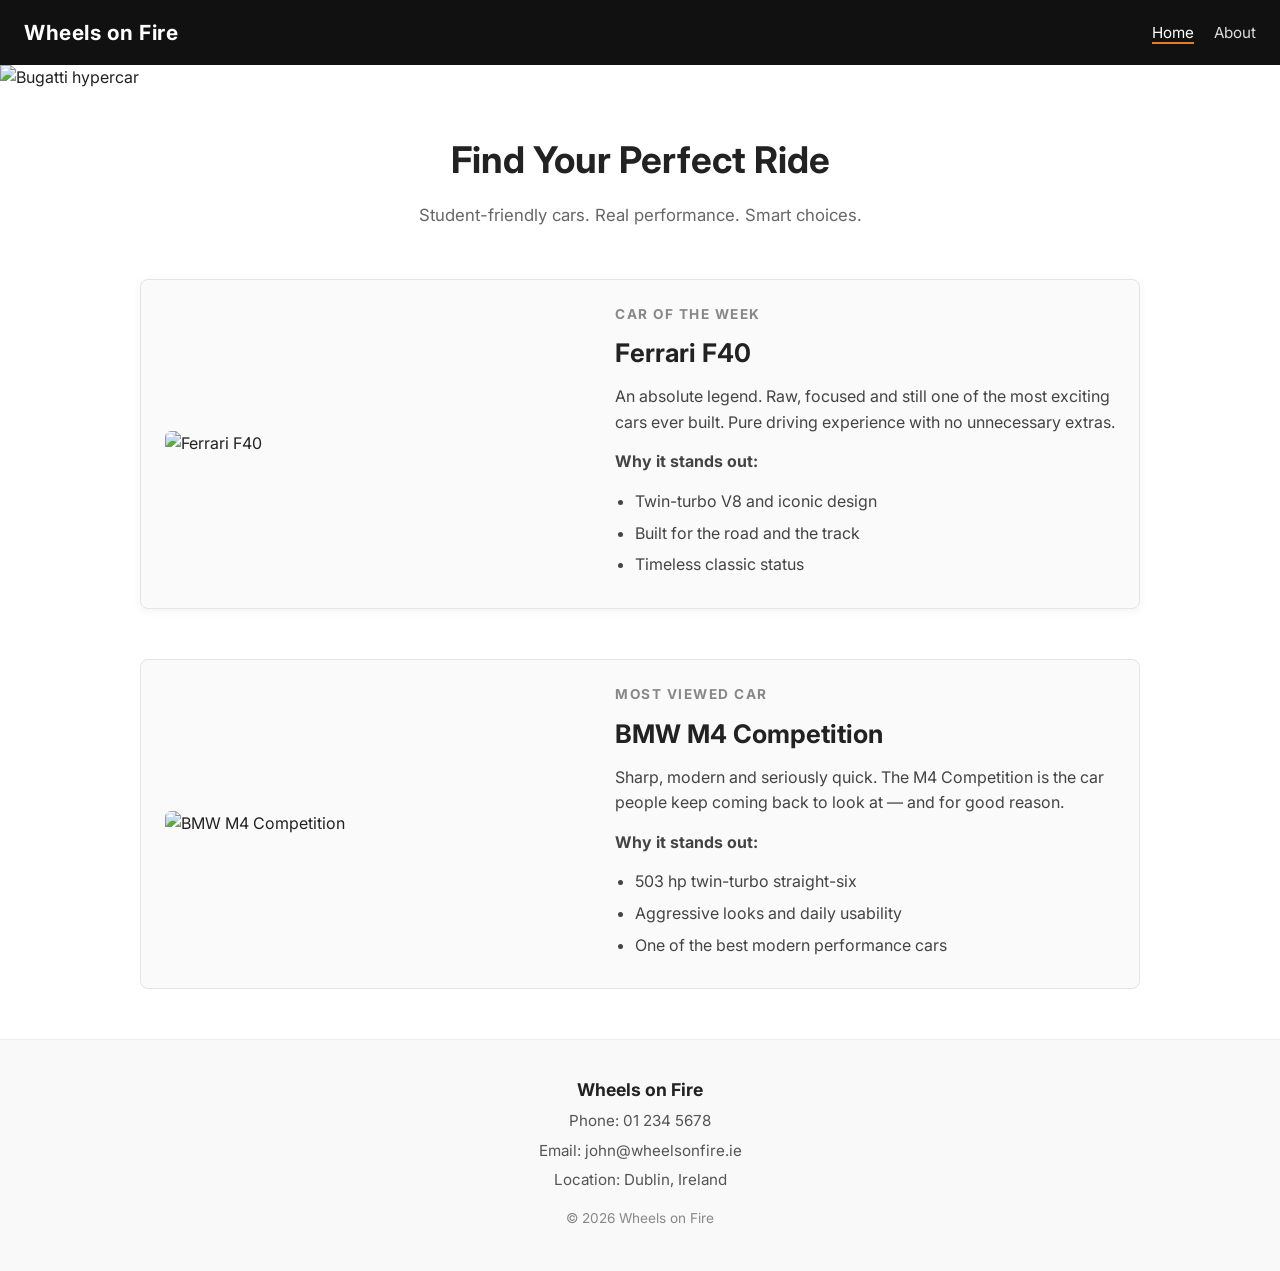
==== index.html @ d0957997 "Add Most Viewed Car section with BMW M4 Competition" ====
<!DOCTYPE html>
<html lang="en">
<head>
    <meta charset="UTF-8">
    <meta name="viewport" content="width=device-width, initial-scale=1.0">
    <title>Wheels on Fire | Home</title>
    <link rel="stylesheet" href="style.css">
    <link href="https://fonts.googleapis.com/css2?family=Inter:wght@400;600;700&display=swap" rel="stylesheet">
</head>
<body>

    <!-- Navigation -->
    <nav class="main-nav">
        <div class="logo">Wheels on Fire</div>
        <ul class="nav-links">
            <li><a href="index.html" class="active">Home</a></li>
            <li><a href="about.html">About</a></li>
        </ul>
    </nav>

    <!-- Hero Image -->
    <header class="hero">
        <img src="https://images.unsplash.com/photo-1544636331-e26879cd4d9b?w=1600" alt="Bugatti hypercar" class="hero-image">
    </header>

    <!-- Main Heading -->
    <section class="intro">
        <h1>Find Your Perfect Ride</h1>
        <p>Student-friendly cars. Real performance. Smart choices.</p>
    </section>

    <main>
        <!-- Car of the Week - Ferrari F40 -->
        <section class="car-of-week" id="featured">
            <img src="https://images.unsplash.com/photo-1762857341277-333d9d9991fd?w=800" alt="Ferrari F40" class="featured-image">
            
            <div class="featured-text">
                <h2>Car of the Week</h2>
                <h3>Ferrari F40</h3>
                <p>An absolute legend. Raw, focused and still one of the most exciting cars ever built. Pure driving experience with no unnecessary extras.</p>
                
                <p><strong>Why it stands out:</strong></p>
                <ul class="features">
                    <li>Twin-turbo V8 and iconic design</li>
                    <li>Built for the road and the track</li>
                    <li>Timeless classic status</li>
                </ul>
            </div>
        </section>

        <!-- Most Viewed Car - BMW M4 Competition -->
        <section class="car-of-week most-viewed">
            <img src="https://images.unsplash.com/photo-1618843479313-40f8afb4b4d8?w=800" alt="BMW M4 Competition" class="featured-image">
            
            <div class="featured-text">
                <h2>Most Viewed Car</h2>
                <h3>BMW M4 Competition</h3>
                <p>Sharp, modern and seriously quick. The M4 Competition is the car people keep coming back to look at — and for good reason.</p>
                
                <p><strong>Why it stands out:</strong></p>
                <ul class="features">
                    <li>503 hp twin-turbo straight-six</li>
                    <li>Aggressive looks and daily usability</li>
                    <li>One of the best modern performance cars</li>
                </ul>
            </div>
        </section>
    </main>

    <footer>
        <div class="footer-content">
            <p><strong>Wheels on Fire</strong></p>
            <p>Phone: 01 234 5678</p>
            <p>Email: john@wheelsonfire.ie</p>
            <p>Location: Dublin, Ireland</p>
            <p class="copyright">&copy; 2026 Wheels on Fire</p>
        </div>
    </footer>

</body>
</html>
---- style.css ----
/* Google Font is linked in the HTML files */

/* ===== Basic Reset & Body ===== */
* {
    margin: 0;
    padding: 0;
    box-sizing: border-box;
}

body {
    font-family: 'Inter', Arial, sans-serif;
    line-height: 1.6;
    color: #222;
    background-color: #ffffff;
}

/* ===== Navigation ===== */
.main-nav {
    background-color: #111;
    color: white;
    padding: 16px 24px;
    display: flex;
    justify-content: space-between;
    align-items: center;
    flex-wrap: wrap;
    gap: 12px;
}

.logo {
    font-size: 1.3rem;
    font-weight: 700;
}

.nav-links {
    list-style: none;
    display: flex;
    gap: 20px;
}

.nav-links a {
    color: #ddd;
    text-decoration: none;
    font-size: 0.95rem;
}

.nav-links a:hover,
.nav-links a.active {
    color: white;
    border-bottom: 2px solid #e67e22;
}

/* ===== Hero Image ===== */
.hero {
    width: 100%;
    overflow: hidden;
}

.hero-image {
    width: 100%;
    height: auto;
    max-height: 520px;
    object-fit: cover;
    display: block;
}

/* ===== Intro / Heading ===== */
.intro {
    text-align: center;
    padding: 40px 20px 30px;
}

.intro h1 {
    font-size: 2rem;
    margin-bottom: 12px;
    font-weight: 700;
}

.intro p {
    color: #666;
    font-size: 1.05rem;
    max-width: 600px;
    margin: 0 auto;
}

/* ===== Car of the Week ===== */
.car-of-week {
    display: flex;
    flex-wrap: wrap;
    gap: 30px;
    max-width: 1000px;
    margin: 20px auto 50px;
    padding: 24px;
    border: 1px solid #e5e5e5;
    border-radius: 8px;
    background-color: #fafafa;
    align-items: center;
}

.featured-image {
    width: 100%;
    max-width: 420px;
    height: auto;
    border-radius: 6px;
    object-fit: cover;
}

.featured-text {
    flex: 1;
    min-width: 260px;
}

.featured-text h2 {
    font-size: 0.85rem;
    color: #888;
    text-transform: uppercase;
    letter-spacing: 1.5px;
    margin-bottom: 8px;
}

.featured-text h3 {
    font-size: 1.6rem;
    margin-bottom: 10px;
}

.featured-text p {
    margin-bottom: 14px;
    color: #444;
}

.features {
    padding-left: 20px;
    margin-top: 6px;
}

.features li {
    margin-bottom: 6px;
    color: #444;
}

/* ===== Button ===== */
.btn {
    display: inline-block;
    background-color: #111;
    color: white;
    padding: 10px 22px;
    text-decoration: none;
    border-radius: 4px;
    font-size: 0.95rem;
}

.btn:hover {
    background-color: #e67e22;
}

/* ===== About Page ===== */
.about-page {
    max-width: 900px;
    margin: 40px auto;
    padding: 0 20px;
}

.about-content {
    display: flex;
    flex-wrap: wrap;
    gap: 30px;
    align-items: flex-start;
}

.about-image {
    width: 100%;
    max-width: 280px;
    height: auto;
    border-radius: 4px;
    border: 1px solid #ddd;
}

.about-text {
    flex: 1;
    min-width: 260px;
}

.about-text h1 {
    font-size: 1.8rem;
    margin-bottom: 18px;
}

.about-text p {
    margin-bottom: 14px;
    color: #444;
}

.about-text h2 {
    font-size: 1.15rem;
    margin: 22px 0 10px;
}

.reasons {
    margin-bottom: 22px;
    padding-left: 20px;
}

.reasons li {
    margin-bottom: 6px;
}

/* ===== Footer ===== */
footer {
    text-align: center;
    padding: 36px 20px;
    margin-top: 40px;
    border-top: 1px solid #eee;
    background-color: #f9f9f9;
    color: #555;
    font-size: 0.95rem;
}

.footer-content p {
    margin-bottom: 5px;
}

.footer-content strong {
    font-size: 1.1rem;
    color: #222;
}

.copyright {
    margin-top: 16px;
    font-size: 0.85rem;
    color: #888;
}

/* ===== Lab Requirements ===== */
#featured {
    box-shadow: 0 2px 10px rgba(0,0,0,0.05);
}

.main-nav .logo {
    letter-spacing: 0.5px;
}

/* ===== Responsive adjustments ===== */
@media (max-width: 768px) {
    .main-nav {
        padding: 14px 16px;
        flex-direction: column;
        text-align: center;
    }

    .intro h1 {
        font-size: 1.7rem;
    }

    .intro p {
        font-size: 1rem;
    }

    .car-of-week {
        flex-direction: column;
        text-align: center;
        padding: 20px 16px;
        margin: 10px 16px 40px;
    }

    .featured-image {
        max-width: 100%;
    }

    .featured-text {
        text-align: center;
    }

    .features {
        display: inline-block;
        text-align: left;
    }

    .about-content {
        flex-direction: column;
        align-items: center;
        text-align: center;
    }

    .about-text {
        text-align: center;
    }

    .reasons {
        display: inline-block;
        text-align: left;
    }
}

@media (min-width: 769px) {
    .intro h1 {
        font-size: 2.3rem;
    }

    .hero-image {
        max-height: 560px;
    }
}
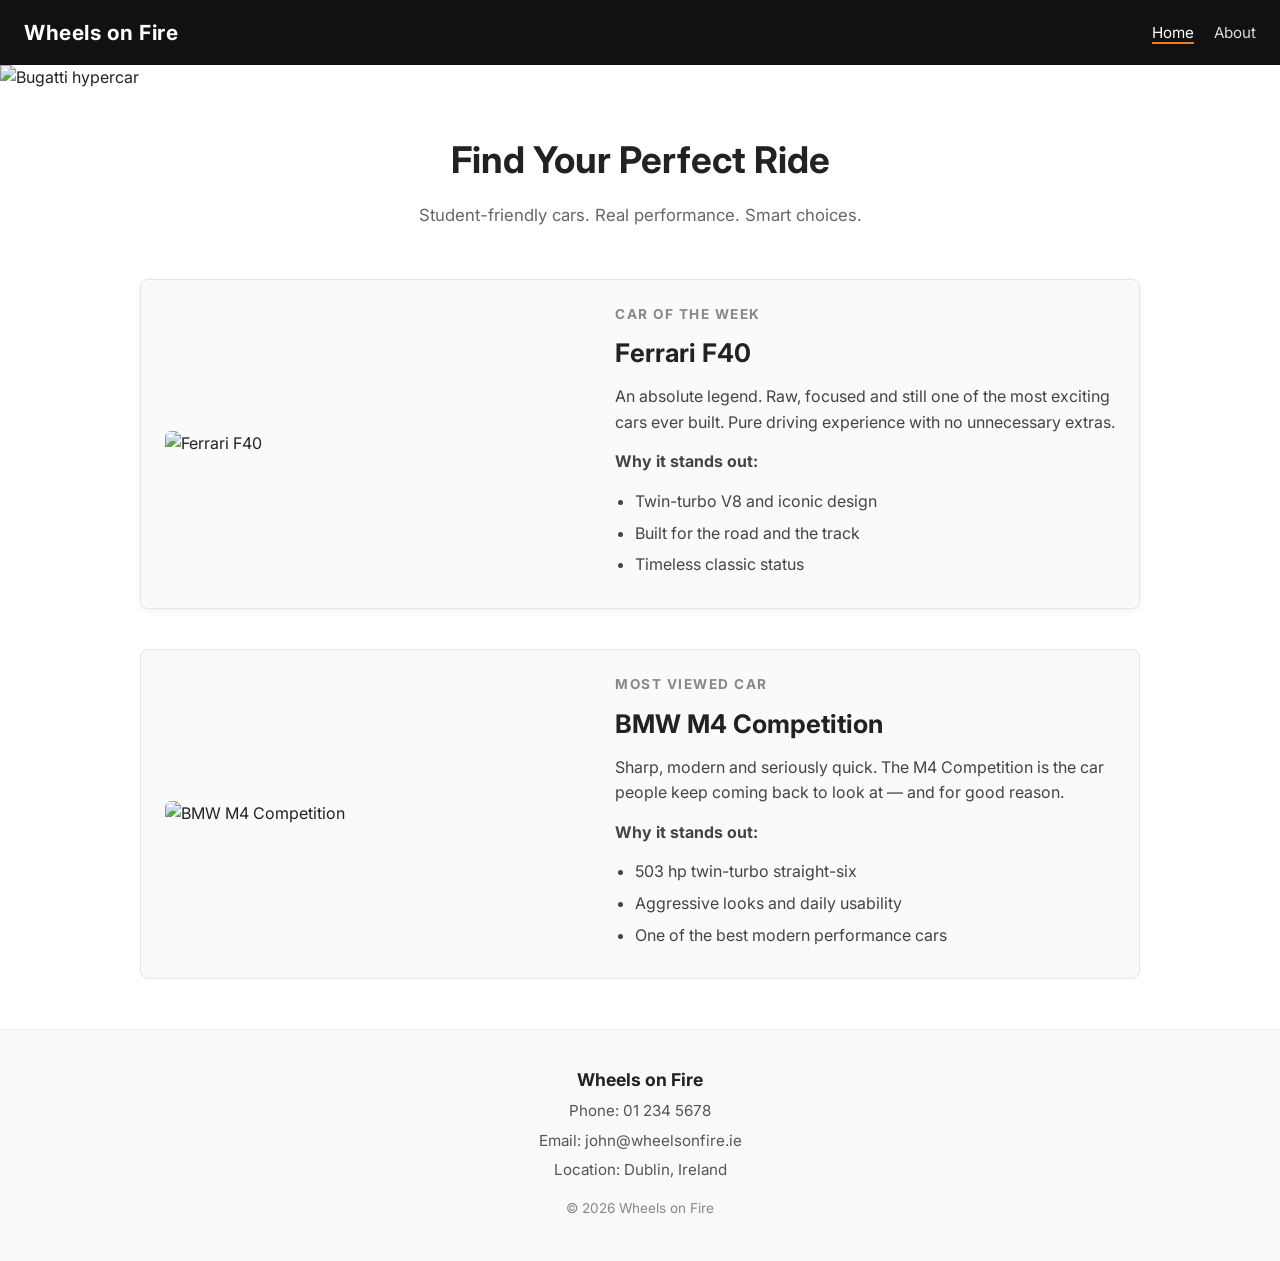
==== commit b69ff536: "Fix Most Viewed Car image to actual BMW M4 Competition" ====
--- a/index.html
+++ b/index.html
@@ -50,7 +50,7 @@
 
         <!-- Most Viewed Car - BMW M4 Competition -->
         <section class="car-of-week most-viewed">
-            <img src="https://images.unsplash.com/photo-1618843479313-40f8afb4b4d8?w=800" alt="BMW M4 Competition" class="featured-image">
+            <img src="https://images.unsplash.com/photo-1750509167705-6a53a9cf2a52?w=800" alt="BMW M4 Competition" class="featured-image">
             
             <div class="featured-text">
                 <h2>Most Viewed Car</h2>
--- a/style.css
+++ b/style.css
@@ -82,18 +82,22 @@
     margin: 0 auto;
 }
 
-/* ===== Car of the Week ===== */
+/* ===== Car sections (Car of the Week + Most Viewed) ===== */
 .car-of-week {
     display: flex;
     flex-wrap: wrap;
     gap: 30px;
     max-width: 1000px;
-    margin: 20px auto 50px;
+    margin: 20px auto 40px;
     padding: 24px;
     border: 1px solid #e5e5e5;
     border-radius: 8px;
     background-color: #fafafa;
     align-items: center;
+}
+
+.most-viewed {
+    margin-bottom: 50px;
 }
 
 .featured-image {
@@ -258,7 +262,7 @@
         flex-direction: column;
         text-align: center;
         padding: 20px 16px;
-        margin: 10px 16px 40px;
+        margin: 10px 16px 30px;
     }
 
     .featured-image {
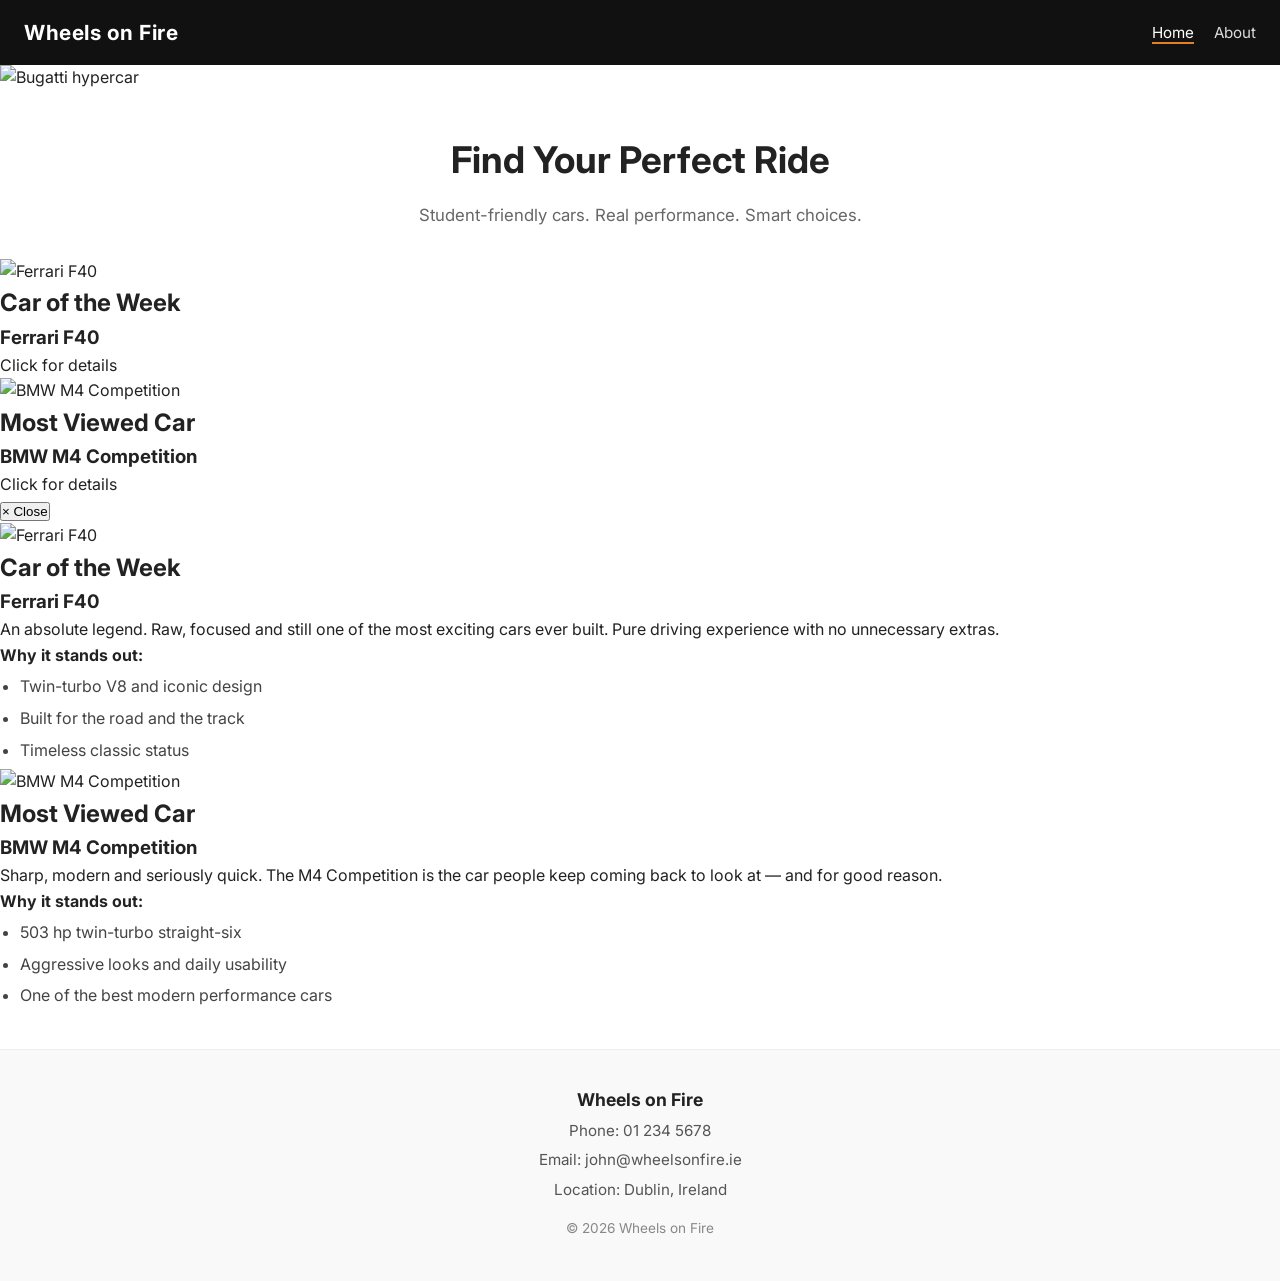
==== commit 9e06f74c: "Make Car of the Week and Most Viewed side-by-side with click-to-reveal details" ====
--- a/index.html
+++ b/index.html
@@ -30,41 +30,65 @@
     </section>
 
     <main>
-        <!-- Car of the Week - Ferrari F40 -->
-        <section class="car-of-week" id="featured">
-            <img src="https://images.unsplash.com/photo-1762857341277-333d9d9991fd?w=800" alt="Ferrari F40" class="featured-image">
+        <!-- Two cards side by side -->
+        <div class="cars-grid">
+
+            <!-- Card 1: Car of the Week -->
+            <div class="car-card" onclick="showDetails('f40')">
+                <img src="https://images.unsplash.com/photo-1762857341277-333d9d9991fd?w=600" alt="Ferrari F40" class="card-image">
+                <div class="card-label">
+                    <h2>Car of the Week</h2>
+                    <h3>Ferrari F40</h3>
+                    <p class="click-hint">Click for details</p>
+                </div>
+            </div>
+
+            <!-- Card 2: Most Viewed Car -->
+            <div class="car-card" onclick="showDetails('m4')">
+                <img src="https://images.unsplash.com/photo-1750509167705-6a53a9cf2a52?w=600" alt="BMW M4 Competition" class="card-image">
+                <div class="card-label">
+                    <h2>Most Viewed Car</h2>
+                    <h3>BMW M4 Competition</h3>
+                    <p class="click-hint">Click for details</p>
+                </div>
+            </div>
+
+        </div>
+
+        <!-- Details panel (hidden by default) -->
+        <div id="details-panel" class="details-panel">
+            <button class="close-btn" onclick="hideDetails()">&times; Close</button>
             
-            <div class="featured-text">
-                <h2>Car of the Week</h2>
-                <h3>Ferrari F40</h3>
-                <p>An absolute legend. Raw, focused and still one of the most exciting cars ever built. Pure driving experience with no unnecessary extras.</p>
-                
-                <p><strong>Why it stands out:</strong></p>
-                <ul class="features">
-                    <li>Twin-turbo V8 and iconic design</li>
-                    <li>Built for the road and the track</li>
-                    <li>Timeless classic status</li>
-                </ul>
+            <div id="f40-details" class="car-details">
+                <img src="https://images.unsplash.com/photo-1762857341277-333d9d9991fd?w=800" alt="Ferrari F40" class="details-image">
+                <div class="details-text">
+                    <h2>Car of the Week</h2>
+                    <h3>Ferrari F40</h3>
+                    <p>An absolute legend. Raw, focused and still one of the most exciting cars ever built. Pure driving experience with no unnecessary extras.</p>
+                    <p><strong>Why it stands out:</strong></p>
+                    <ul class="features">
+                        <li>Twin-turbo V8 and iconic design</li>
+                        <li>Built for the road and the track</li>
+                        <li>Timeless classic status</li>
+                    </ul>
+                </div>
             </div>
-        </section>
 
-        <!-- Most Viewed Car - BMW M4 Competition -->
-        <section class="car-of-week most-viewed">
-            <img src="https://images.unsplash.com/photo-1750509167705-6a53a9cf2a52?w=800" alt="BMW M4 Competition" class="featured-image">
-            
-            <div class="featured-text">
-                <h2>Most Viewed Car</h2>
-                <h3>BMW M4 Competition</h3>
-                <p>Sharp, modern and seriously quick. The M4 Competition is the car people keep coming back to look at — and for good reason.</p>
-                
-                <p><strong>Why it stands out:</strong></p>
-                <ul class="features">
-                    <li>503 hp twin-turbo straight-six</li>
-                    <li>Aggressive looks and daily usability</li>
-                    <li>One of the best modern performance cars</li>
-                </ul>
+            <div id="m4-details" class="car-details">
+                <img src="https://images.unsplash.com/photo-1750509167705-6a53a9cf2a52?w=800" alt="BMW M4 Competition" class="details-image">
+                <div class="details-text">
+                    <h2>Most Viewed Car</h2>
+                    <h3>BMW M4 Competition</h3>
+                    <p>Sharp, modern and seriously quick. The M4 Competition is the car people keep coming back to look at — and for good reason.</p>
+                    <p><strong>Why it stands out:</strong></p>
+                    <ul class="features">
+                        <li>503 hp twin-turbo straight-six</li>
+                        <li>Aggressive looks and daily usability</li>
+                        <li>One of the best modern performance cars</li>
+                    </ul>
+                </div>
             </div>
-        </section>
+        </div>
     </main>
 
     <footer>
@@ -77,5 +101,24 @@
         </div>
     </footer>
 
+    <script>
+        function showDetails(car) {
+            // Hide both first
+            document.getElementById('f40-details').style.display = 'none';
+            document.getElementById('m4-details').style.display = 'none';
+
+            // Show the selected one
+            document.getElementById(car + '-details').style.display = 'flex';
+            document.getElementById('details-panel').style.display = 'block';
+
+            // Scroll to the details
+            document.getElementById('details-panel').scrollIntoView({ behavior: 'smooth' });
+        }
+
+        function hideDetails() {
+            document.getElementById('details-panel').style.display = 'none';
+        }
+    </script>
+
 </body>
 </html>
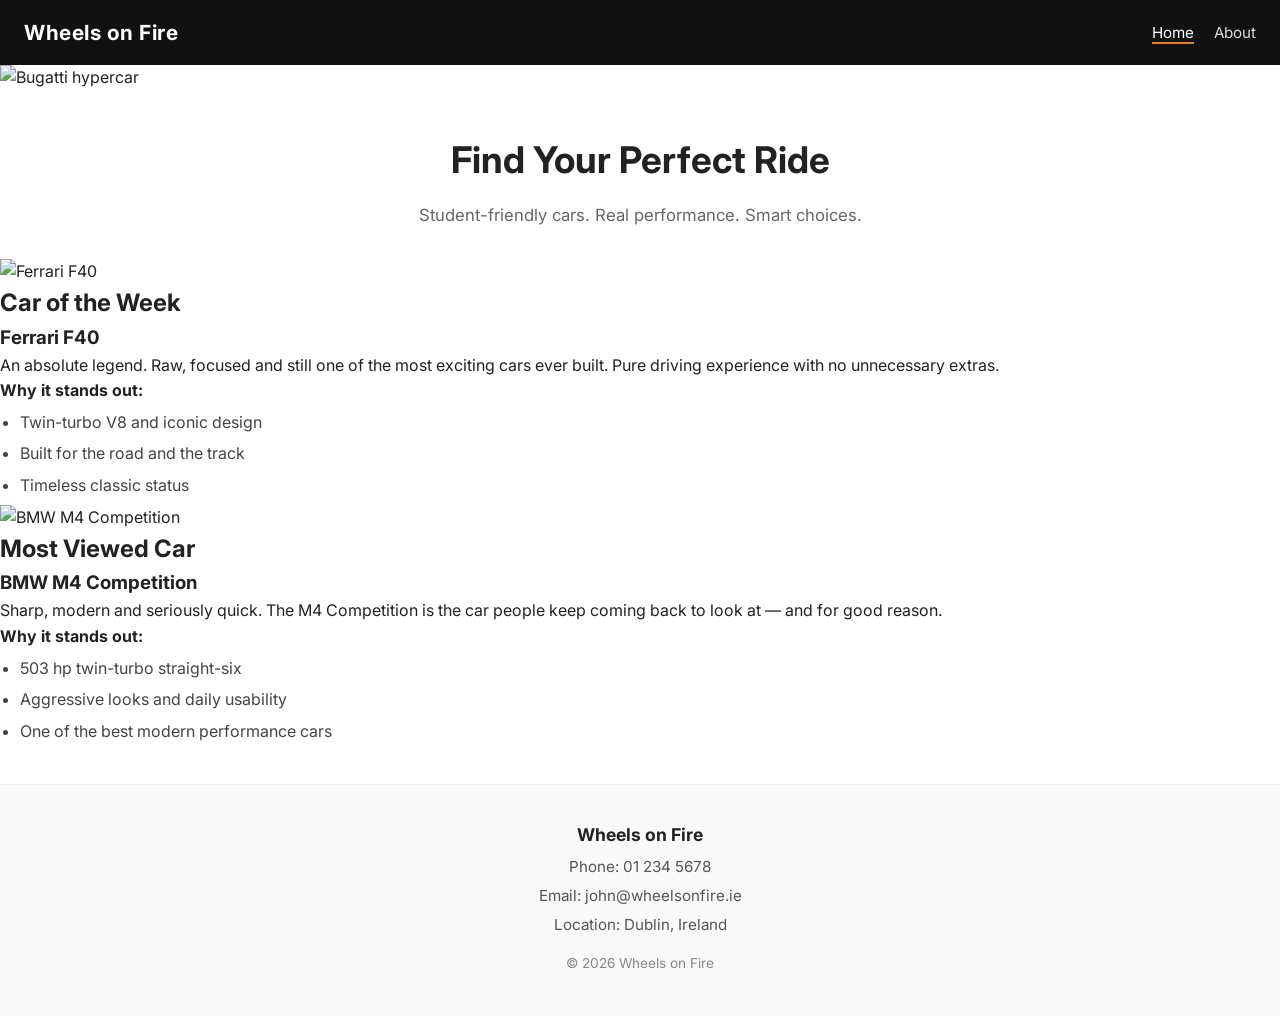
==== commit 8768fa93: "Revert to previous stacked layout with full details visible" ====
--- a/index.html
+++ b/index.html
@@ -30,65 +30,41 @@
     </section>
 
     <main>
-        <!-- Two cards side by side -->
-        <div class="cars-grid">
+        <!-- Car of the Week - Ferrari F40 -->
+        <section class="car-of-week" id="featured">
+            <img src="https://images.unsplash.com/photo-1762857341277-333d9d9991fd?w=800" alt="Ferrari F40" class="featured-image">
+            
+            <div class="featured-text">
+                <h2>Car of the Week</h2>
+                <h3>Ferrari F40</h3>
+                <p>An absolute legend. Raw, focused and still one of the most exciting cars ever built. Pure driving experience with no unnecessary extras.</p>
+                
+                <p><strong>Why it stands out:</strong></p>
+                <ul class="features">
+                    <li>Twin-turbo V8 and iconic design</li>
+                    <li>Built for the road and the track</li>
+                    <li>Timeless classic status</li>
+                </ul>
+            </div>
+        </section>
 
-            <!-- Card 1: Car of the Week -->
-            <div class="car-card" onclick="showDetails('f40')">
-                <img src="https://images.unsplash.com/photo-1762857341277-333d9d9991fd?w=600" alt="Ferrari F40" class="card-image">
-                <div class="card-label">
-                    <h2>Car of the Week</h2>
-                    <h3>Ferrari F40</h3>
-                    <p class="click-hint">Click for details</p>
-                </div>
+        <!-- Most Viewed Car - BMW M4 Competition -->
+        <section class="car-of-week most-viewed">
+            <img src="https://images.unsplash.com/photo-1750509167705-6a53a9cf2a52?w=800" alt="BMW M4 Competition" class="featured-image">
+            
+            <div class="featured-text">
+                <h2>Most Viewed Car</h2>
+                <h3>BMW M4 Competition</h3>
+                <p>Sharp, modern and seriously quick. The M4 Competition is the car people keep coming back to look at — and for good reason.</p>
+                
+                <p><strong>Why it stands out:</strong></p>
+                <ul class="features">
+                    <li>503 hp twin-turbo straight-six</li>
+                    <li>Aggressive looks and daily usability</li>
+                    <li>One of the best modern performance cars</li>
+                </ul>
             </div>
-
-            <!-- Card 2: Most Viewed Car -->
-            <div class="car-card" onclick="showDetails('m4')">
-                <img src="https://images.unsplash.com/photo-1750509167705-6a53a9cf2a52?w=600" alt="BMW M4 Competition" class="card-image">
-                <div class="card-label">
-                    <h2>Most Viewed Car</h2>
-                    <h3>BMW M4 Competition</h3>
-                    <p class="click-hint">Click for details</p>
-                </div>
-            </div>
-
-        </div>
-
-        <!-- Details panel (hidden by default) -->
-        <div id="details-panel" class="details-panel">
-            <button class="close-btn" onclick="hideDetails()">&times; Close</button>
-            
-            <div id="f40-details" class="car-details">
-                <img src="https://images.unsplash.com/photo-1762857341277-333d9d9991fd?w=800" alt="Ferrari F40" class="details-image">
-                <div class="details-text">
-                    <h2>Car of the Week</h2>
-                    <h3>Ferrari F40</h3>
-                    <p>An absolute legend. Raw, focused and still one of the most exciting cars ever built. Pure driving experience with no unnecessary extras.</p>
-                    <p><strong>Why it stands out:</strong></p>
-                    <ul class="features">
-                        <li>Twin-turbo V8 and iconic design</li>
-                        <li>Built for the road and the track</li>
-                        <li>Timeless classic status</li>
-                    </ul>
-                </div>
-            </div>
-
-            <div id="m4-details" class="car-details">
-                <img src="https://images.unsplash.com/photo-1750509167705-6a53a9cf2a52?w=800" alt="BMW M4 Competition" class="details-image">
-                <div class="details-text">
-                    <h2>Most Viewed Car</h2>
-                    <h3>BMW M4 Competition</h3>
-                    <p>Sharp, modern and seriously quick. The M4 Competition is the car people keep coming back to look at — and for good reason.</p>
-                    <p><strong>Why it stands out:</strong></p>
-                    <ul class="features">
-                        <li>503 hp twin-turbo straight-six</li>
-                        <li>Aggressive looks and daily usability</li>
-                        <li>One of the best modern performance cars</li>
-                    </ul>
-                </div>
-            </div>
-        </div>
+        </section>
     </main>
 
     <footer>
@@ -101,24 +77,5 @@
         </div>
     </footer>
 
-    <script>
-        function showDetails(car) {
-            // Hide both first
-            document.getElementById('f40-details').style.display = 'none';
-            document.getElementById('m4-details').style.display = 'none';
-
-            // Show the selected one
-            document.getElementById(car + '-details').style.display = 'flex';
-            document.getElementById('details-panel').style.display = 'block';
-
-            // Scroll to the details
-            document.getElementById('details-panel').scrollIntoView({ behavior: 'smooth' });
-        }
-
-        function hideDetails() {
-            document.getElementById('details-panel').style.display = 'none';
-        }
-    </script>
-
 </body>
 </html>
--- a/style.css
+++ b/style.css
@@ -82,25 +82,102 @@
     margin: 0 auto;
 }
 
-/* ===== Car sections (Car of the Week + Most Viewed) ===== */
-.car-of-week {
+/* ===== Side-by-side Cards ===== */
+.cars-grid {
     display: flex;
     flex-wrap: wrap;
-    gap: 30px;
+    gap: 24px;
     max-width: 1000px;
     margin: 20px auto 40px;
-    padding: 24px;
+    padding: 0 16px;
+    justify-content: center;
+}
+
+.car-card {
+    flex: 1;
+    min-width: 280px;
+    max-width: 460px;
+    background: #fafafa;
     border: 1px solid #e5e5e5;
     border-radius: 8px;
-    background-color: #fafafa;
+    overflow: hidden;
+    cursor: pointer;
+    transition: transform 0.2s, box-shadow 0.2s;
+}
+
+.car-card:hover {
+    transform: translateY(-4px);
+    box-shadow: 0 8px 20px rgba(0,0,0,0.1);
+}
+
+.card-image {
+    width: 100%;
+    height: 220px;
+    object-fit: cover;
+    display: block;
+}
+
+.card-label {
+    padding: 18px 20px;
+    text-align: center;
+}
+
+.card-label h2 {
+    font-size: 0.8rem;
+    color: #888;
+    text-transform: uppercase;
+    letter-spacing: 1.2px;
+    margin-bottom: 6px;
+}
+
+.card-label h3 {
+    font-size: 1.3rem;
+    margin-bottom: 8px;
+}
+
+.click-hint {
+    font-size: 0.85rem;
+    color: #e67e22;
+}
+
+/* ===== Details Panel (hidden by default) ===== */
+.details-panel {
+    display: none;
+    max-width: 1000px;
+    margin: 0 auto 50px;
+    padding: 24px 16px;
+    border: 1px solid #e5e5e5;
+    border-radius: 8px;
+    background: #fafafa;
+    position: relative;
+}
+
+.close-btn {
+    position: absolute;
+    top: 12px;
+    right: 16px;
+    background: #111;
+    color: white;
+    border: none;
+    padding: 6px 14px;
+    border-radius: 4px;
+    cursor: pointer;
+    font-size: 0.9rem;
+}
+
+.close-btn:hover {
+    background: #e67e22;
+}
+
+.car-details {
+    display: none;
+    flex-wrap: wrap;
+    gap: 30px;
     align-items: center;
-}
-
-.most-viewed {
-    margin-bottom: 50px;
-}
-
-.featured-image {
+    padding-top: 20px;
+}
+
+.details-image {
     width: 100%;
     max-width: 420px;
     height: auto;
@@ -108,12 +185,12 @@
     object-fit: cover;
 }
 
-.featured-text {
+.details-text {
     flex: 1;
     min-width: 260px;
 }
 
-.featured-text h2 {
+.details-text h2 {
     font-size: 0.85rem;
     color: #888;
     text-transform: uppercase;
@@ -121,12 +198,12 @@
     margin-bottom: 8px;
 }
 
-.featured-text h3 {
+.details-text h3 {
     font-size: 1.6rem;
     margin-bottom: 10px;
 }
 
-.featured-text p {
+.details-text p {
     margin-bottom: 14px;
     color: #444;
 }
@@ -234,15 +311,11 @@
 }
 
 /* ===== Lab Requirements ===== */
-#featured {
-    box-shadow: 0 2px 10px rgba(0,0,0,0.05);
-}
-
 .main-nav .logo {
     letter-spacing: 0.5px;
 }
 
-/* ===== Responsive adjustments ===== */
+/* ===== Responsive ===== */
 @media (max-width: 768px) {
     .main-nav {
         padding: 14px 16px;
@@ -258,18 +331,26 @@
         font-size: 1rem;
     }
 
-    .car-of-week {
+    .cars-grid {
         flex-direction: column;
-        text-align: center;
-        padding: 20px 16px;
-        margin: 10px 16px 30px;
-    }
-
-    .featured-image {
+        align-items: center;
+    }
+
+    .car-card {
         max-width: 100%;
-    }
-
-    .featured-text {
+        width: 100%;
+    }
+
+    .card-image {
+        height: 200px;
+    }
+
+    .car-details {
+        flex-direction: column;
+        text-align: center;
+    }
+
+    .details-text {
         text-align: center;
     }
 
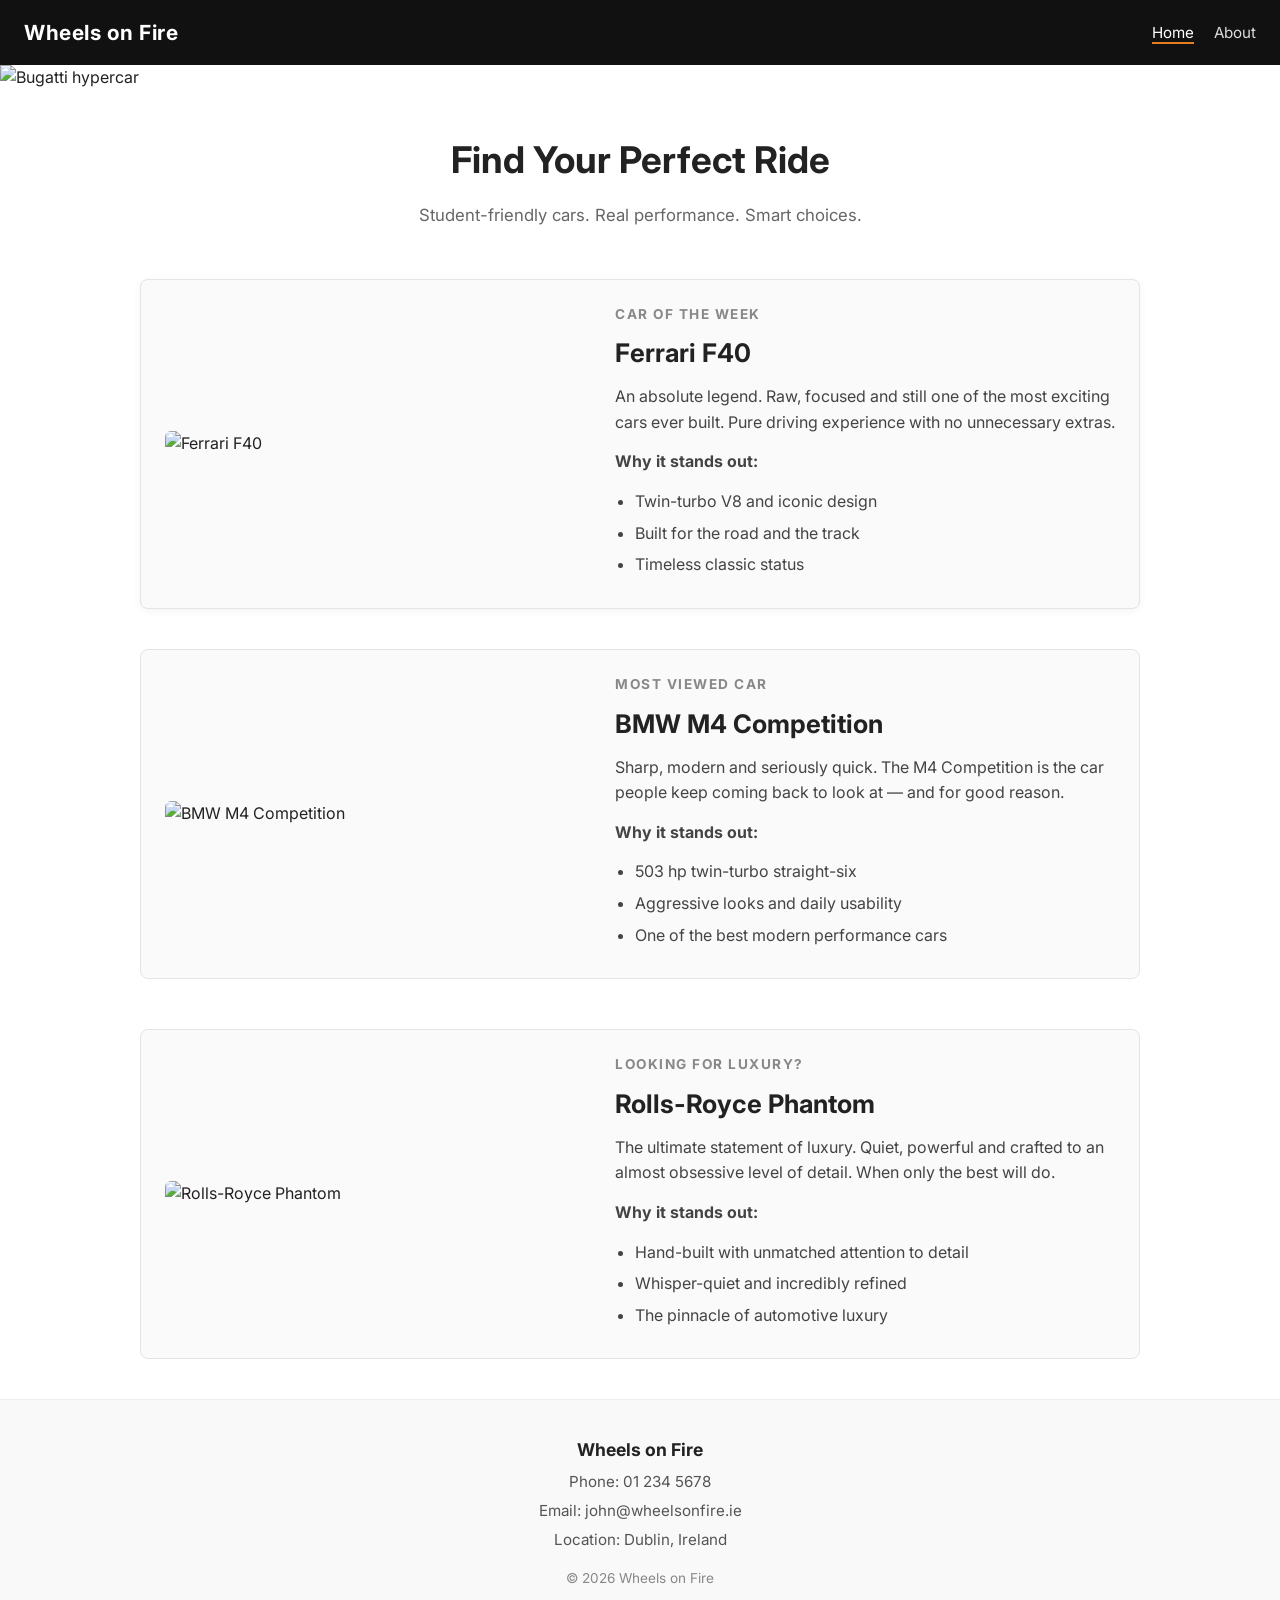
==== commit 77d18af7: "Add Looking for Luxury section with Rolls-Royce Phantom" ====
--- a/index.html
+++ b/index.html
@@ -65,6 +65,24 @@
                 </ul>
             </div>
         </section>
+
+        <!-- Looking for Luxury? - Rolls-Royce Phantom -->
+        <section class="car-of-week luxury">
+            <img src="https://images.unsplash.com/photo-1774759617565-10cfb245b7ef?w=800" alt="Rolls-Royce Phantom" class="featured-image">
+            
+            <div class="featured-text">
+                <h2>Looking for Luxury?</h2>
+                <h3>Rolls-Royce Phantom</h3>
+                <p>The ultimate statement of luxury. Quiet, powerful and crafted to an almost obsessive level of detail. When only the best will do.</p>
+                
+                <p><strong>Why it stands out:</strong></p>
+                <ul class="features">
+                    <li>Hand-built with unmatched attention to detail</li>
+                    <li>Whisper-quiet and incredibly refined</li>
+                    <li>The pinnacle of automotive luxury</li>
+                </ul>
+            </div>
+        </section>
     </main>
 
     <footer>
--- a/style.css
+++ b/style.css
@@ -82,102 +82,25 @@
     margin: 0 auto;
 }
 
-/* ===== Side-by-side Cards ===== */
-.cars-grid {
+/* ===== Car sections (Car of the Week + Most Viewed) ===== */
+.car-of-week {
     display: flex;
     flex-wrap: wrap;
-    gap: 24px;
+    gap: 30px;
     max-width: 1000px;
     margin: 20px auto 40px;
-    padding: 0 16px;
-    justify-content: center;
-}
-
-.car-card {
-    flex: 1;
-    min-width: 280px;
-    max-width: 460px;
-    background: #fafafa;
+    padding: 24px;
     border: 1px solid #e5e5e5;
     border-radius: 8px;
-    overflow: hidden;
-    cursor: pointer;
-    transition: transform 0.2s, box-shadow 0.2s;
-}
-
-.car-card:hover {
-    transform: translateY(-4px);
-    box-shadow: 0 8px 20px rgba(0,0,0,0.1);
-}
-
-.card-image {
-    width: 100%;
-    height: 220px;
-    object-fit: cover;
-    display: block;
-}
-
-.card-label {
-    padding: 18px 20px;
-    text-align: center;
-}
-
-.card-label h2 {
-    font-size: 0.8rem;
-    color: #888;
-    text-transform: uppercase;
-    letter-spacing: 1.2px;
-    margin-bottom: 6px;
-}
-
-.card-label h3 {
-    font-size: 1.3rem;
-    margin-bottom: 8px;
-}
-
-.click-hint {
-    font-size: 0.85rem;
-    color: #e67e22;
-}
-
-/* ===== Details Panel (hidden by default) ===== */
-.details-panel {
-    display: none;
-    max-width: 1000px;
-    margin: 0 auto 50px;
-    padding: 24px 16px;
-    border: 1px solid #e5e5e5;
-    border-radius: 8px;
-    background: #fafafa;
-    position: relative;
-}
-
-.close-btn {
-    position: absolute;
-    top: 12px;
-    right: 16px;
-    background: #111;
-    color: white;
-    border: none;
-    padding: 6px 14px;
-    border-radius: 4px;
-    cursor: pointer;
-    font-size: 0.9rem;
-}
-
-.close-btn:hover {
-    background: #e67e22;
-}
-
-.car-details {
-    display: none;
-    flex-wrap: wrap;
-    gap: 30px;
+    background-color: #fafafa;
     align-items: center;
-    padding-top: 20px;
-}
-
-.details-image {
+}
+
+.most-viewed {
+    margin-bottom: 50px;
+}
+
+.featured-image {
     width: 100%;
     max-width: 420px;
     height: auto;
@@ -185,12 +108,12 @@
     object-fit: cover;
 }
 
-.details-text {
+.featured-text {
     flex: 1;
     min-width: 260px;
 }
 
-.details-text h2 {
+.featured-text h2 {
     font-size: 0.85rem;
     color: #888;
     text-transform: uppercase;
@@ -198,12 +121,12 @@
     margin-bottom: 8px;
 }
 
-.details-text h3 {
+.featured-text h3 {
     font-size: 1.6rem;
     margin-bottom: 10px;
 }
 
-.details-text p {
+.featured-text p {
     margin-bottom: 14px;
     color: #444;
 }
@@ -311,11 +234,15 @@
 }
 
 /* ===== Lab Requirements ===== */
+#featured {
+    box-shadow: 0 2px 10px rgba(0,0,0,0.05);
+}
+
 .main-nav .logo {
     letter-spacing: 0.5px;
 }
 
-/* ===== Responsive ===== */
+/* ===== Responsive adjustments ===== */
 @media (max-width: 768px) {
     .main-nav {
         padding: 14px 16px;
@@ -331,26 +258,18 @@
         font-size: 1rem;
     }
 
-    .cars-grid {
+    .car-of-week {
         flex-direction: column;
-        align-items: center;
-    }
-
-    .car-card {
+        text-align: center;
+        padding: 20px 16px;
+        margin: 10px 16px 30px;
+    }
+
+    .featured-image {
         max-width: 100%;
-        width: 100%;
-    }
-
-    .card-image {
-        height: 200px;
-    }
-
-    .car-details {
-        flex-direction: column;
-        text-align: center;
-    }
-
-    .details-text {
+    }
+
+    .featured-text {
         text-align: center;
     }
 
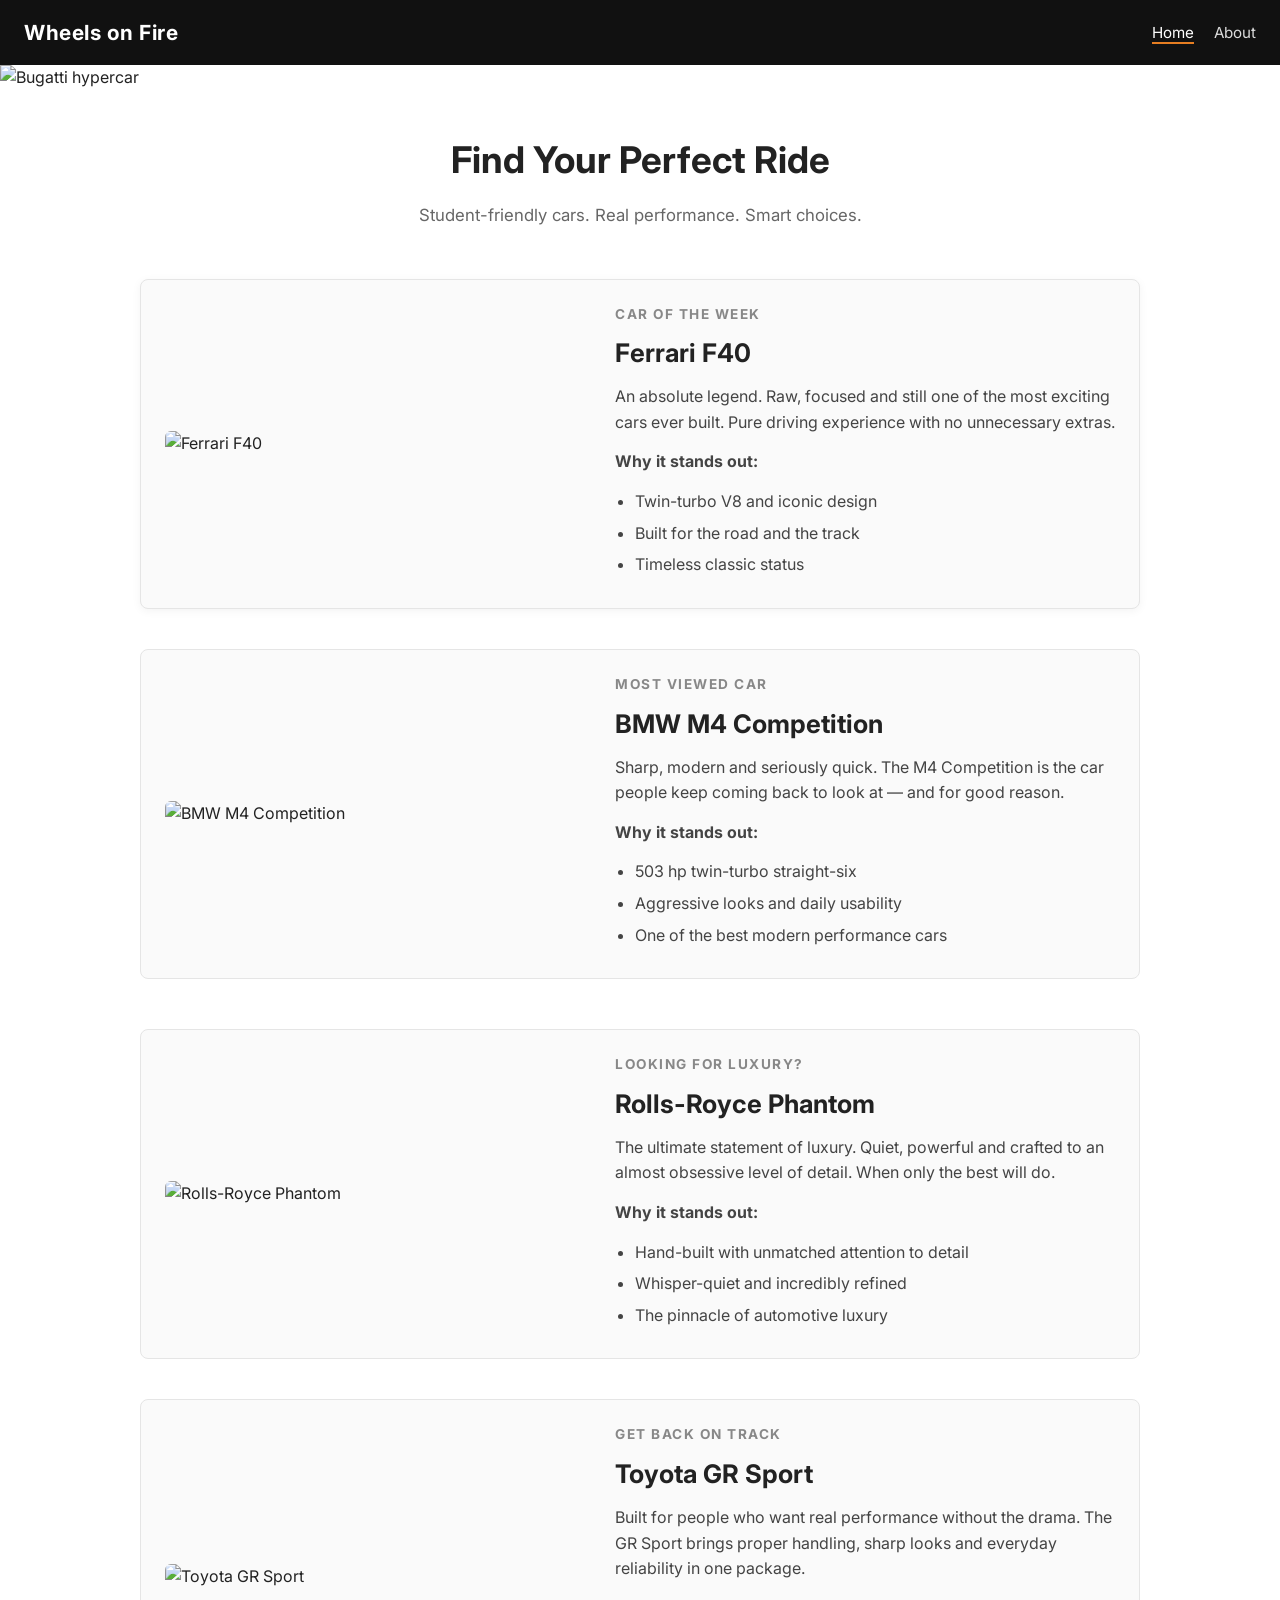
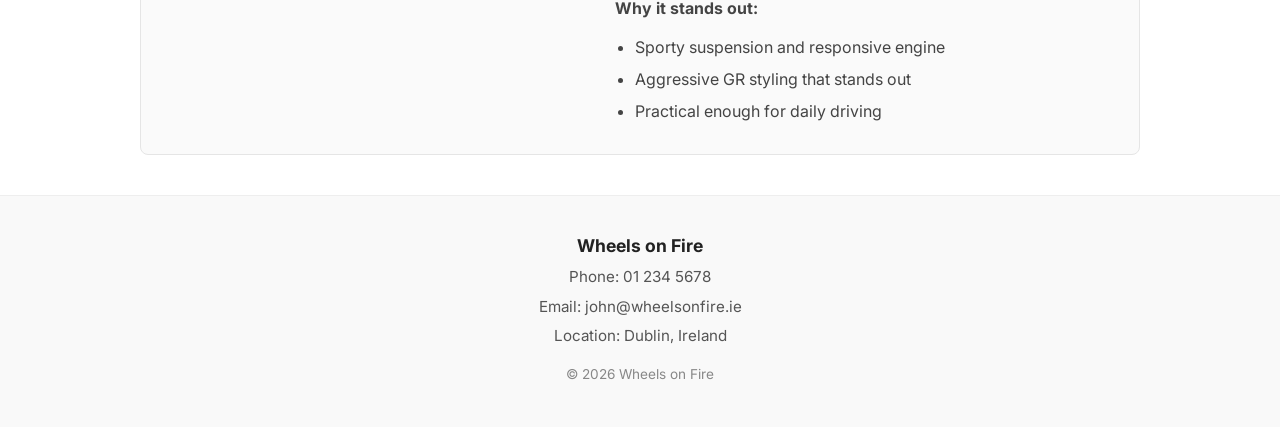
==== commit d3181df3: "Add Get back on track section with Toyota GR Sport" ====
--- a/index.html
+++ b/index.html
@@ -83,6 +83,24 @@
                 </ul>
             </div>
         </section>
+
+        <!-- Get back on track - Toyota GR Sport -->
+        <section class="car-of-week gr-sport">
+            <img src="https://images.unsplash.com/photo-1758393605683-e28bb39d8917?w=800" alt="Toyota GR Sport" class="featured-image">
+            
+            <div class="featured-text">
+                <h2>Get back on track</h2>
+                <h3>Toyota GR Sport</h3>
+                <p>Built for people who want real performance without the drama. The GR Sport brings proper handling, sharp looks and everyday reliability in one package.</p>
+                
+                <p><strong>Why it stands out:</strong></p>
+                <ul class="features">
+                    <li>Sporty suspension and responsive engine</li>
+                    <li>Aggressive GR styling that stands out</li>
+                    <li>Practical enough for daily driving</li>
+                </ul>
+            </div>
+        </section>
     </main>
 
     <footer>
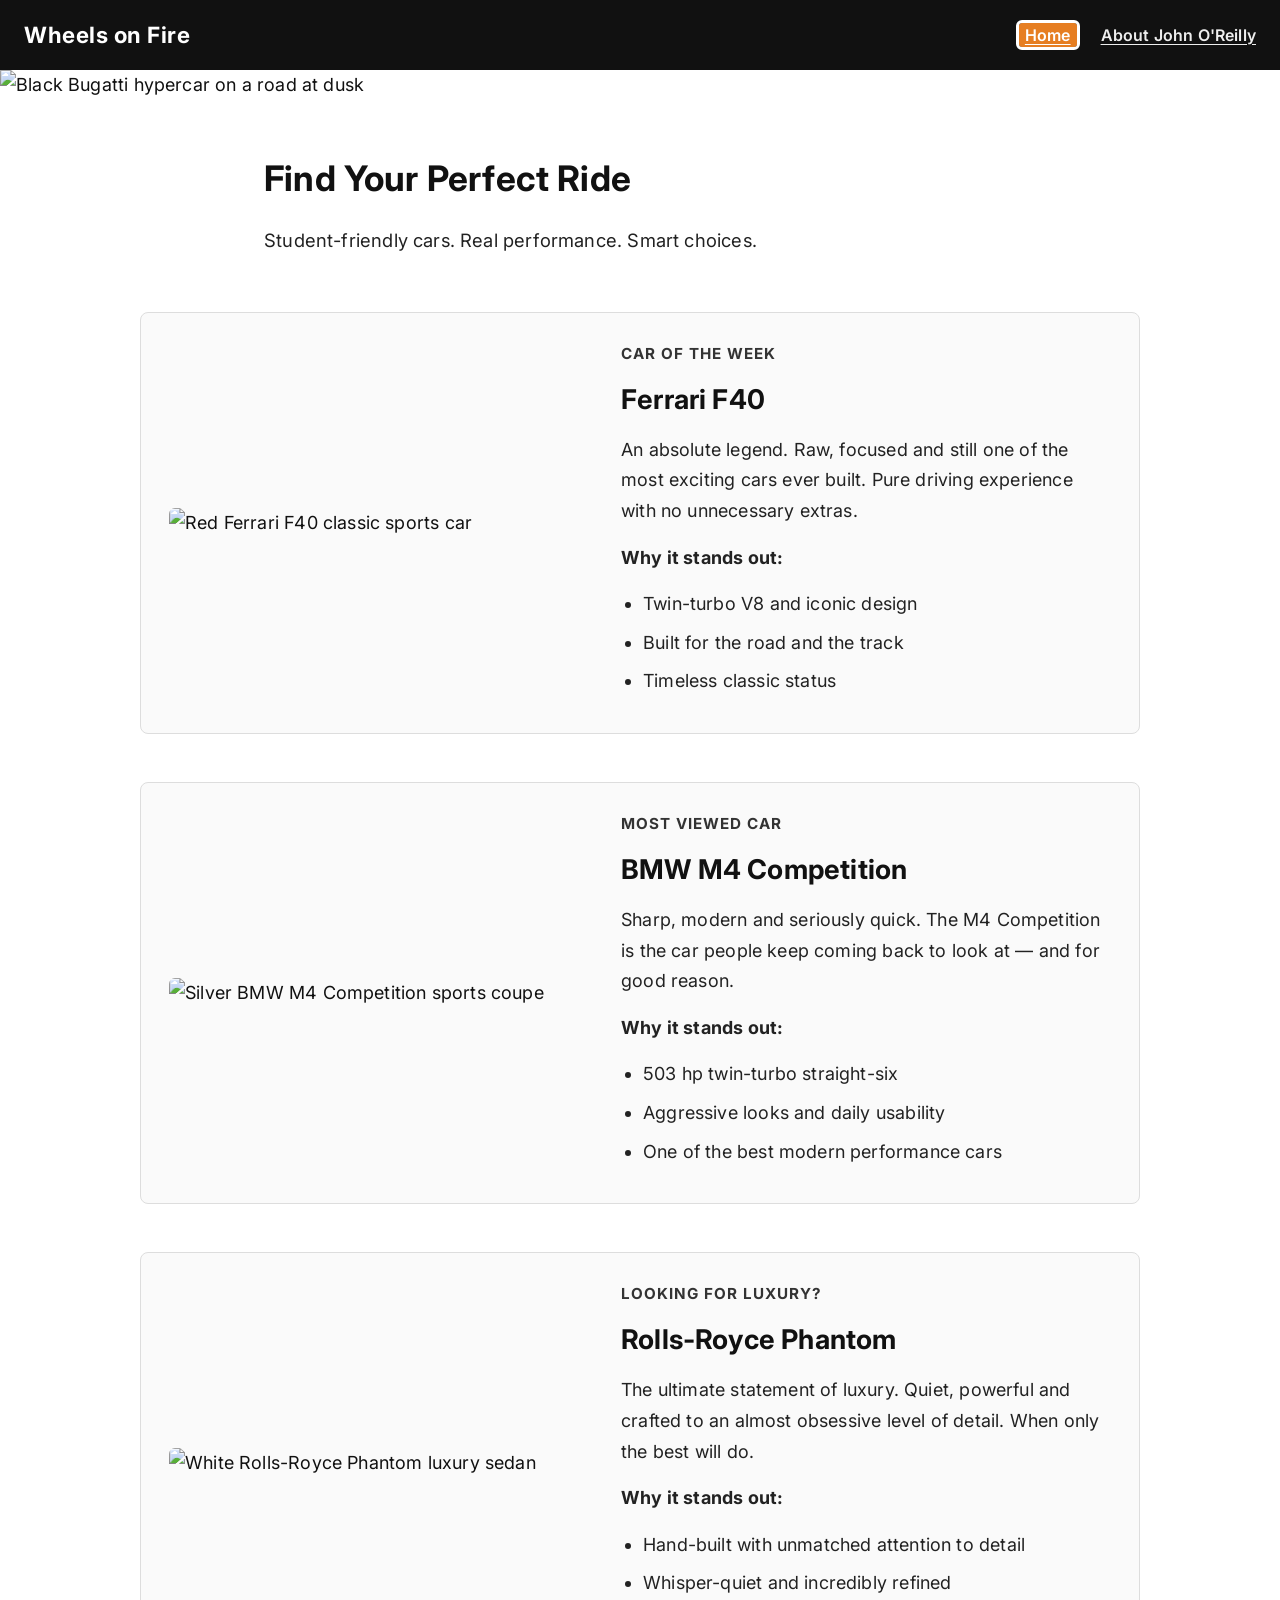
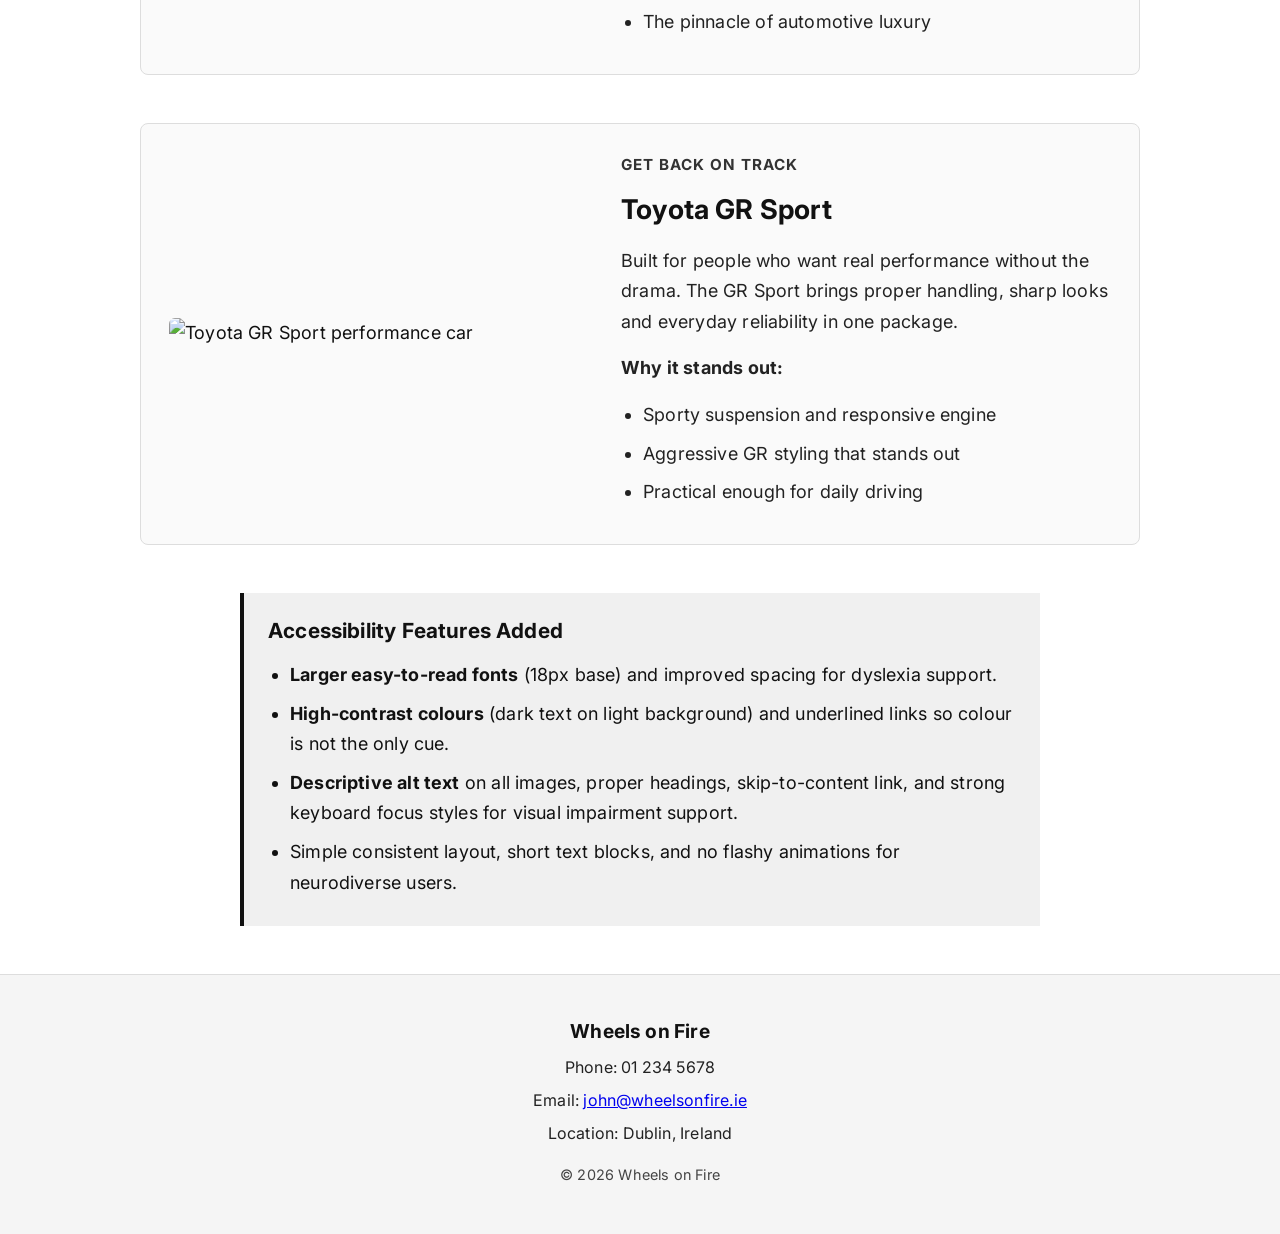
==== commit 2c212491: "Week 8: Accessibility improvements (fonts, contrast, alt text, focus, semantics)" ====
--- a/index.html
+++ b/index.html
@@ -8,19 +8,20 @@
     <link href="https://fonts.googleapis.com/css2?family=Inter:wght@400;600;700&display=swap" rel="stylesheet">
 </head>
 <body>
+    <a href="#main-content" class="skip-link">Skip to main content</a>
 
     <!-- Navigation -->
-    <nav class="main-nav">
+    <nav class="main-nav" aria-label="Main navigation">
         <div class="logo">Wheels on Fire</div>
         <ul class="nav-links">
-            <li><a href="index.html" class="active">Home</a></li>
-            <li><a href="about.html">About</a></li>
+            <li><a href="index.html" class="active" aria-current="page">Home</a></li>
+            <li><a href="about.html">About John O'Reilly</a></li>
         </ul>
     </nav>
 
     <!-- Hero Image -->
     <header class="hero">
-        <img src="https://images.unsplash.com/photo-1544636331-e26879cd4d9b?w=1600" alt="Bugatti hypercar" class="hero-image">
+        <img src="https://images.unsplash.com/photo-1544636331-e26879cd4d9b?w=1600" alt="Black Bugatti hypercar on a road at dusk" class="hero-image">
     </header>
 
     <!-- Main Heading -->
@@ -29,13 +30,13 @@
         <p>Student-friendly cars. Real performance. Smart choices.</p>
     </section>
 
-    <main>
+    <main id="main-content">
         <!-- Car of the Week - Ferrari F40 -->
-        <section class="car-of-week" id="featured">
-            <img src="https://images.unsplash.com/photo-1762857341277-333d9d9991fd?w=800" alt="Ferrari F40" class="featured-image">
+        <section class="car-of-week" id="featured" aria-labelledby="featured-heading">
+            <img src="https://images.unsplash.com/photo-1762857341277-333d9d9991fd?w=800" alt="Red Ferrari F40 classic sports car" class="featured-image">
             
             <div class="featured-text">
-                <h2>Car of the Week</h2>
+                <h2 id="featured-heading">Car of the Week</h2>
                 <h3>Ferrari F40</h3>
                 <p>An absolute legend. Raw, focused and still one of the most exciting cars ever built. Pure driving experience with no unnecessary extras.</p>
                 
@@ -49,11 +50,11 @@
         </section>
 
         <!-- Most Viewed Car - BMW M4 Competition -->
-        <section class="car-of-week most-viewed">
-            <img src="https://images.unsplash.com/photo-1750509167705-6a53a9cf2a52?w=800" alt="BMW M4 Competition" class="featured-image">
+        <section class="car-of-week most-viewed" aria-labelledby="viewed-heading">
+            <img src="https://images.unsplash.com/photo-1750509167705-6a53a9cf2a52?w=800" alt="Silver BMW M4 Competition sports coupe" class="featured-image">
             
             <div class="featured-text">
-                <h2>Most Viewed Car</h2>
+                <h2 id="viewed-heading">Most Viewed Car</h2>
                 <h3>BMW M4 Competition</h3>
                 <p>Sharp, modern and seriously quick. The M4 Competition is the car people keep coming back to look at — and for good reason.</p>
                 
@@ -67,11 +68,11 @@
         </section>
 
         <!-- Looking for Luxury? - Rolls-Royce Phantom -->
-        <section class="car-of-week luxury">
-            <img src="https://images.unsplash.com/photo-1774759617565-10cfb245b7ef?w=800" alt="Rolls-Royce Phantom" class="featured-image">
+        <section class="car-of-week luxury" aria-labelledby="luxury-heading">
+            <img src="https://images.unsplash.com/photo-1774759617565-10cfb245b7ef?w=800" alt="White Rolls-Royce Phantom luxury sedan" class="featured-image">
             
             <div class="featured-text">
-                <h2>Looking for Luxury?</h2>
+                <h2 id="luxury-heading">Looking for Luxury?</h2>
                 <h3>Rolls-Royce Phantom</h3>
                 <p>The ultimate statement of luxury. Quiet, powerful and crafted to an almost obsessive level of detail. When only the best will do.</p>
                 
@@ -85,11 +86,11 @@
         </section>
 
         <!-- Get back on track - Toyota GR Sport -->
-        <section class="car-of-week gr-sport">
-            <img src="https://images.unsplash.com/photo-1758393605683-e28bb39d8917?w=800" alt="Toyota GR Sport" class="featured-image">
+        <section class="car-of-week gr-sport" aria-labelledby="gr-heading">
+            <img src="https://images.unsplash.com/photo-1758393605683-e28bb39d8917?w=800" alt="Toyota GR Sport performance car" class="featured-image">
             
             <div class="featured-text">
-                <h2>Get back on track</h2>
+                <h2 id="gr-heading">Get back on track</h2>
                 <h3>Toyota GR Sport</h3>
                 <p>Built for people who want real performance without the drama. The GR Sport brings proper handling, sharp looks and everyday reliability in one package.</p>
                 
@@ -101,17 +102,28 @@
                 </ul>
             </div>
         </section>
+
+        <!-- Accessibility features note (for the assignment) -->
+        <section class="accessibility-note" aria-labelledby="a11y-heading">
+            <h2 id="a11y-heading">Accessibility Features Added</h2>
+            <ul>
+                <li><strong>Larger easy-to-read fonts</strong> (18px base) and improved spacing for dyslexia support.</li>
+                <li><strong>High-contrast colours</strong> (dark text on light background) and underlined links so colour is not the only cue.</li>
+                <li><strong>Descriptive alt text</strong> on all images, proper headings, skip-to-content link, and strong keyboard focus styles for visual impairment support.</li>
+                <li>Simple consistent layout, short text blocks, and no flashy animations for neurodiverse users.</li>
+            </ul>
+        </section>
     </main>
 
     <footer>
         <div class="footer-content">
             <p><strong>Wheels on Fire</strong></p>
             <p>Phone: 01 234 5678</p>
-            <p>Email: john@wheelsonfire.ie</p>
+            <p>Email: <a href="mailto:john@wheelsonfire.ie">john@wheelsonfire.ie</a></p>
             <p>Location: Dublin, Ireland</p>
             <p class="copyright">&copy; 2026 Wheels on Fire</p>
         </div>
     </footer>
 
 </body>
-</html>+</html>
--- a/style.css
+++ b/style.css
@@ -1,5 +1,3 @@
-/* Google Font is linked in the HTML files */
-
 /* ===== Basic Reset & Body ===== */
 * {
     margin: 0;
@@ -8,10 +6,27 @@
 }
 
 body {
-    font-family: 'Inter', Arial, sans-serif;
-    line-height: 1.6;
-    color: #222;
+    font-family: 'Inter', Arial, Helvetica, sans-serif;
+    font-size: 18px; /* Larger base for dyslexia */
+    line-height: 1.7; /* Better readability */
+    color: #111; /* High contrast dark text */
     background-color: #ffffff;
+    letter-spacing: 0.01em;
+}
+
+/* Skip link for keyboard / screen reader users */
+.skip-link {
+    position: absolute;
+    top: -40px;
+    left: 0;
+    background: #111;
+    color: #fff;
+    padding: 8px 16px;
+    z-index: 100;
+    text-decoration: none;
+}
+.skip-link:focus {
+    top: 0;
 }
 
 /* ===== Navigation ===== */
@@ -27,26 +42,33 @@
 }
 
 .logo {
-    font-size: 1.3rem;
+    font-size: 1.4rem;
     font-weight: 700;
+    letter-spacing: 0.5px;
 }
 
 .nav-links {
     list-style: none;
     display: flex;
-    gap: 20px;
+    gap: 24px;
 }
 
 .nav-links a {
-    color: #ddd;
-    text-decoration: none;
-    font-size: 0.95rem;
+    color: #eee;
+    text-decoration: underline; /* Don't rely on colour alone */
+    text-underline-offset: 3px;
+    font-size: 1rem;
+    font-weight: 600;
 }
 
 .nav-links a:hover,
+.nav-links a:focus,
 .nav-links a.active {
-    color: white;
-    border-bottom: 2px solid #e67e22;
+    color: #fff;
+    background-color: #e67e22;
+    padding: 2px 6px;
+    border-radius: 3px;
+    outline: 3px solid #fff; /* Strong focus indicator */
 }
 
 /* ===== Hero Image ===== */
@@ -58,46 +80,44 @@
 .hero-image {
     width: 100%;
     height: auto;
-    max-height: 520px;
+    max-height: 480px;
     object-fit: cover;
     display: block;
 }
 
 /* ===== Intro / Heading ===== */
 .intro {
-    text-align: center;
-    padding: 40px 20px 30px;
+    text-align: left; /* Avoid justified text */
+    padding: 48px 24px 32px;
+    max-width: 800px;
+    margin: 0 auto;
 }
 
 .intro h1 {
-    font-size: 2rem;
-    margin-bottom: 12px;
+    font-size: 2.2rem;
+    margin-bottom: 16px;
     font-weight: 700;
+    color: #111;
 }
 
 .intro p {
-    color: #666;
-    font-size: 1.05rem;
-    max-width: 600px;
-    margin: 0 auto;
-}
-
-/* ===== Car sections (Car of the Week + Most Viewed) ===== */
+    color: #222;
+    font-size: 1.15rem;
+    max-width: 700px;
+}
+
+/* ===== Car sections ===== */
 .car-of-week {
     display: flex;
     flex-wrap: wrap;
-    gap: 30px;
+    gap: 32px;
     max-width: 1000px;
-    margin: 20px auto 40px;
-    padding: 24px;
-    border: 1px solid #e5e5e5;
+    margin: 24px auto 48px;
+    padding: 28px;
+    border: 1px solid #ddd;
     border-radius: 8px;
     background-color: #fafafa;
     align-items: center;
-}
-
-.most-viewed {
-    margin-bottom: 50px;
 }
 
 .featured-image {
@@ -110,35 +130,37 @@
 
 .featured-text {
     flex: 1;
-    min-width: 260px;
+    min-width: 280px;
 }
 
 .featured-text h2 {
-    font-size: 0.85rem;
-    color: #888;
+    font-size: 0.95rem;
+    color: #333;
     text-transform: uppercase;
-    letter-spacing: 1.5px;
+    letter-spacing: 1px;
+    margin-bottom: 10px;
+    font-weight: 700;
+}
+
+.featured-text h3 {
+    font-size: 1.7rem;
+    margin-bottom: 12px;
+    color: #111;
+}
+
+.featured-text p {
+    margin-bottom: 16px;
+    color: #222;
+}
+
+.features {
+    padding-left: 22px;
+    margin-top: 8px;
+}
+
+.features li {
     margin-bottom: 8px;
-}
-
-.featured-text h3 {
-    font-size: 1.6rem;
-    margin-bottom: 10px;
-}
-
-.featured-text p {
-    margin-bottom: 14px;
-    color: #444;
-}
-
-.features {
-    padding-left: 20px;
-    margin-top: 6px;
-}
-
-.features li {
-    margin-bottom: 6px;
-    color: #444;
+    color: #222;
 }
 
 /* ===== Button ===== */
@@ -146,27 +168,32 @@
     display: inline-block;
     background-color: #111;
     color: white;
-    padding: 10px 22px;
-    text-decoration: none;
+    padding: 12px 24px;
+    text-decoration: underline;
+    text-underline-offset: 3px;
     border-radius: 4px;
-    font-size: 0.95rem;
-}
-
-.btn:hover {
+    font-size: 1rem;
+    font-weight: 600;
+    margin-top: 12px;
+}
+
+.btn:hover,
+.btn:focus {
     background-color: #e67e22;
+    outline: 3px solid #111;
 }
 
 /* ===== About Page ===== */
 .about-page {
     max-width: 900px;
-    margin: 40px auto;
-    padding: 0 20px;
+    margin: 48px auto;
+    padding: 0 24px;
 }
 
 .about-content {
     display: flex;
     flex-wrap: wrap;
-    gap: 30px;
+    gap: 32px;
     align-items: flex-start;
 }
 
@@ -175,75 +202,100 @@
     max-width: 280px;
     height: auto;
     border-radius: 4px;
-    border: 1px solid #ddd;
+    border: 1px solid #ccc;
 }
 
 .about-text {
     flex: 1;
-    min-width: 260px;
+    min-width: 280px;
 }
 
 .about-text h1 {
-    font-size: 1.8rem;
-    margin-bottom: 18px;
+    font-size: 2rem;
+    margin-bottom: 20px;
+    color: #111;
 }
 
 .about-text p {
-    margin-bottom: 14px;
-    color: #444;
+    margin-bottom: 16px;
+    color: #222;
 }
 
 .about-text h2 {
-    font-size: 1.15rem;
-    margin: 22px 0 10px;
+    font-size: 1.3rem;
+    margin: 24px 0 12px;
+    color: #111;
 }
 
 .reasons {
-    margin-bottom: 22px;
-    padding-left: 20px;
+    margin-bottom: 24px;
+    padding-left: 22px;
 }
 
 .reasons li {
-    margin-bottom: 6px;
+    margin-bottom: 8px;
+}
+
+/* Accessibility note section */
+.accessibility-note {
+    max-width: 800px;
+    margin: 40px auto;
+    padding: 20px 24px;
+    background: #f0f0f0;
+    border-left: 4px solid #111;
+}
+
+.accessibility-note h2 {
+    font-size: 1.3rem;
+    margin-bottom: 12px;
+}
+
+.accessibility-note ul {
+    padding-left: 22px;
+}
+
+.accessibility-note li {
+    margin-bottom: 8px;
 }
 
 /* ===== Footer ===== */
 footer {
     text-align: center;
-    padding: 36px 20px;
-    margin-top: 40px;
-    border-top: 1px solid #eee;
-    background-color: #f9f9f9;
-    color: #555;
-    font-size: 0.95rem;
+    padding: 40px 20px;
+    margin-top: 48px;
+    border-top: 1px solid #ddd;
+    background-color: #f5f5f5;
+    color: #222;
+    font-size: 1rem;
 }
 
 .footer-content p {
-    margin-bottom: 5px;
+    margin-bottom: 6px;
 }
 
 .footer-content strong {
-    font-size: 1.1rem;
-    color: #222;
+    font-size: 1.2rem;
+    color: #111;
 }
 
 .copyright {
     margin-top: 16px;
-    font-size: 0.85rem;
-    color: #888;
-}
-
-/* ===== Lab Requirements ===== */
-#featured {
-    box-shadow: 0 2px 10px rgba(0,0,0,0.05);
-}
-
-.main-nav .logo {
-    letter-spacing: 0.5px;
-}
-
-/* ===== Responsive adjustments ===== */
+    font-size: 0.9rem;
+    color: #444;
+}
+
+/* Focus visible for all interactive elements */
+:focus-visible {
+    outline: 3px solid #e67e22;
+    outline-offset: 2px;
+}
+
+/* ===== Responsive ===== */
 @media (max-width: 768px) {
+    body {
+        font-size: 17px;
+    }
+
     .main-nav {
         padding: 14px 16px;
         flex-direction: column;
@@ -251,55 +303,22 @@
     }
 
     .intro h1 {
-        font-size: 1.7rem;
-    }
-
-    .intro p {
-        font-size: 1rem;
+        font-size: 1.8rem;
     }
 
     .car-of-week {
         flex-direction: column;
-        text-align: center;
+        text-align: left;
         padding: 20px 16px;
-        margin: 10px 16px 30px;
+        margin: 16px 16px 32px;
     }
 
     .featured-image {
         max-width: 100%;
-    }
-
-    .featured-text {
-        text-align: center;
-    }
-
-    .features {
-        display: inline-block;
-        text-align: left;
     }
 
     .about-content {
         flex-direction: column;
         align-items: center;
-        text-align: center;
-    }
-
-    .about-text {
-        text-align: center;
-    }
-
-    .reasons {
-        display: inline-block;
-        text-align: left;
-    }
-}
-
-@media (min-width: 769px) {
-    .intro h1 {
-        font-size: 2.3rem;
-    }
-
-    .hero-image {
-        max-height: 560px;
-    }
-}
+    }
+}
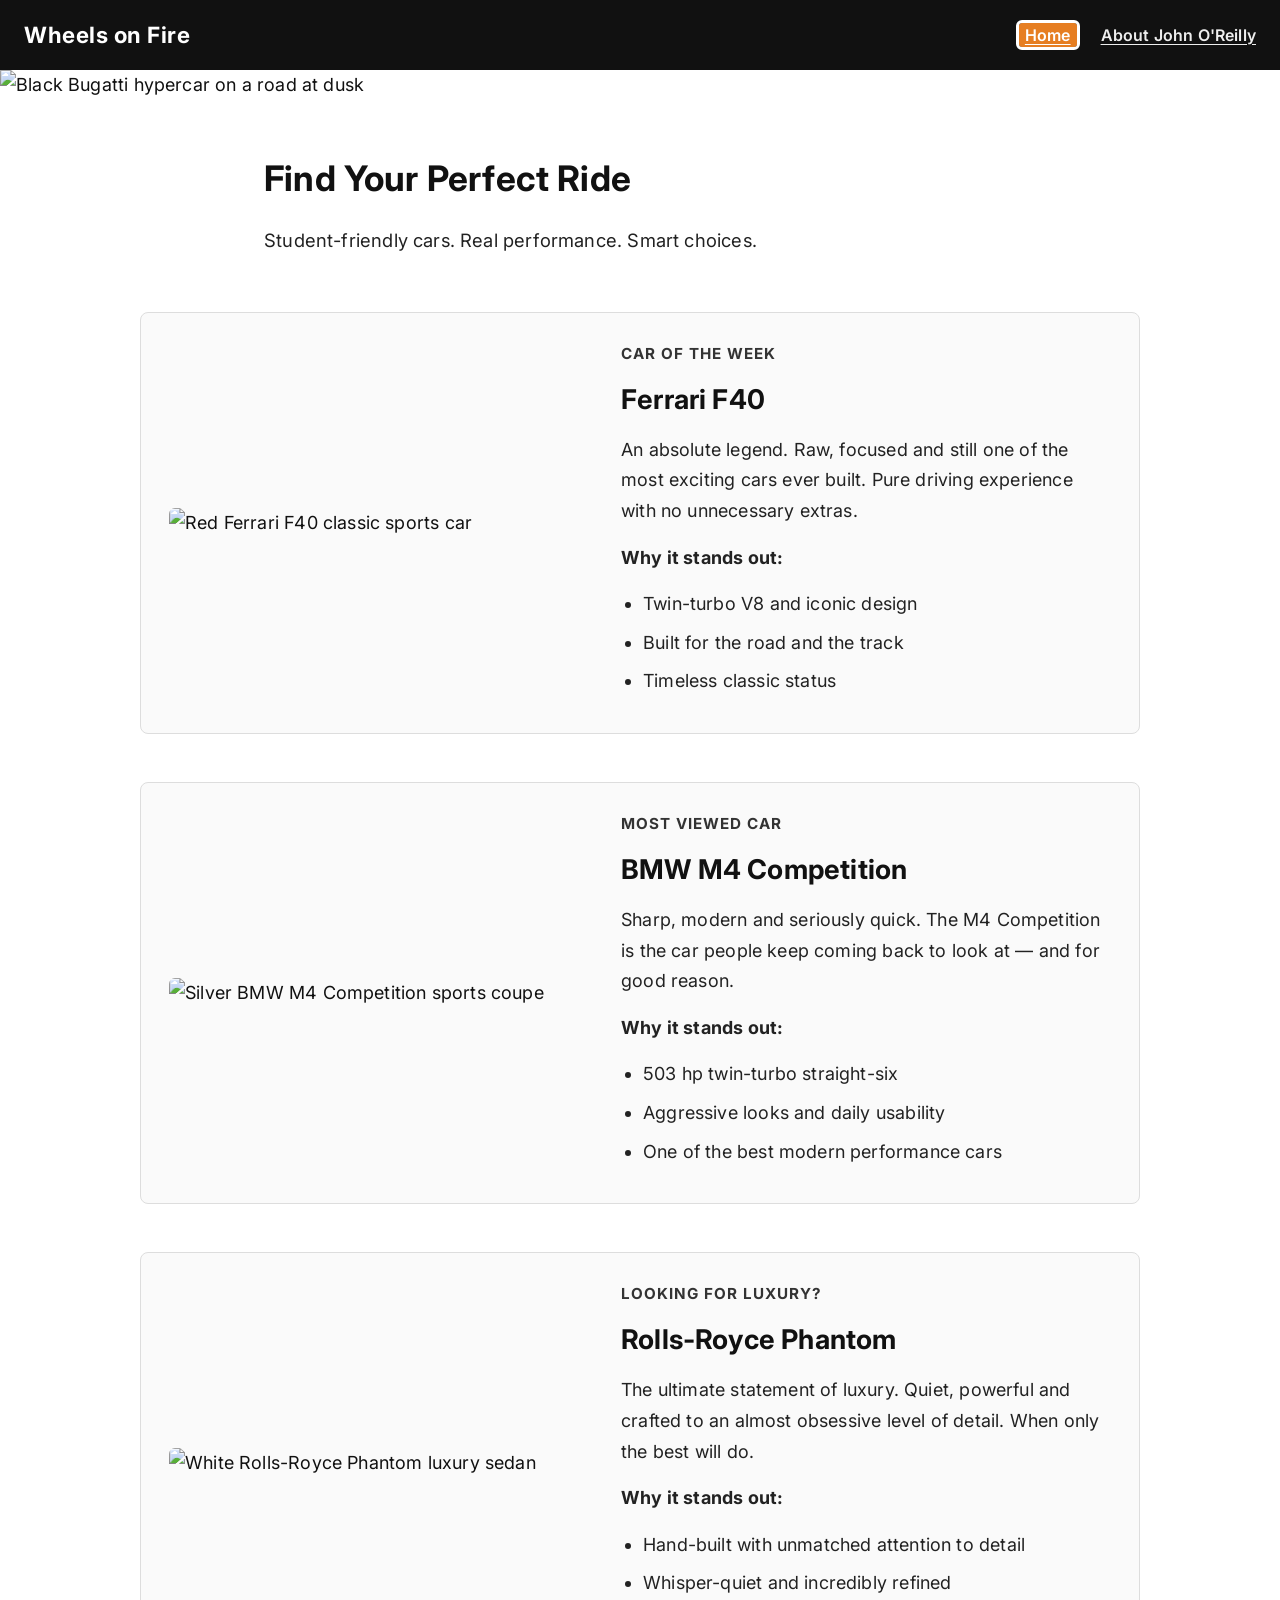
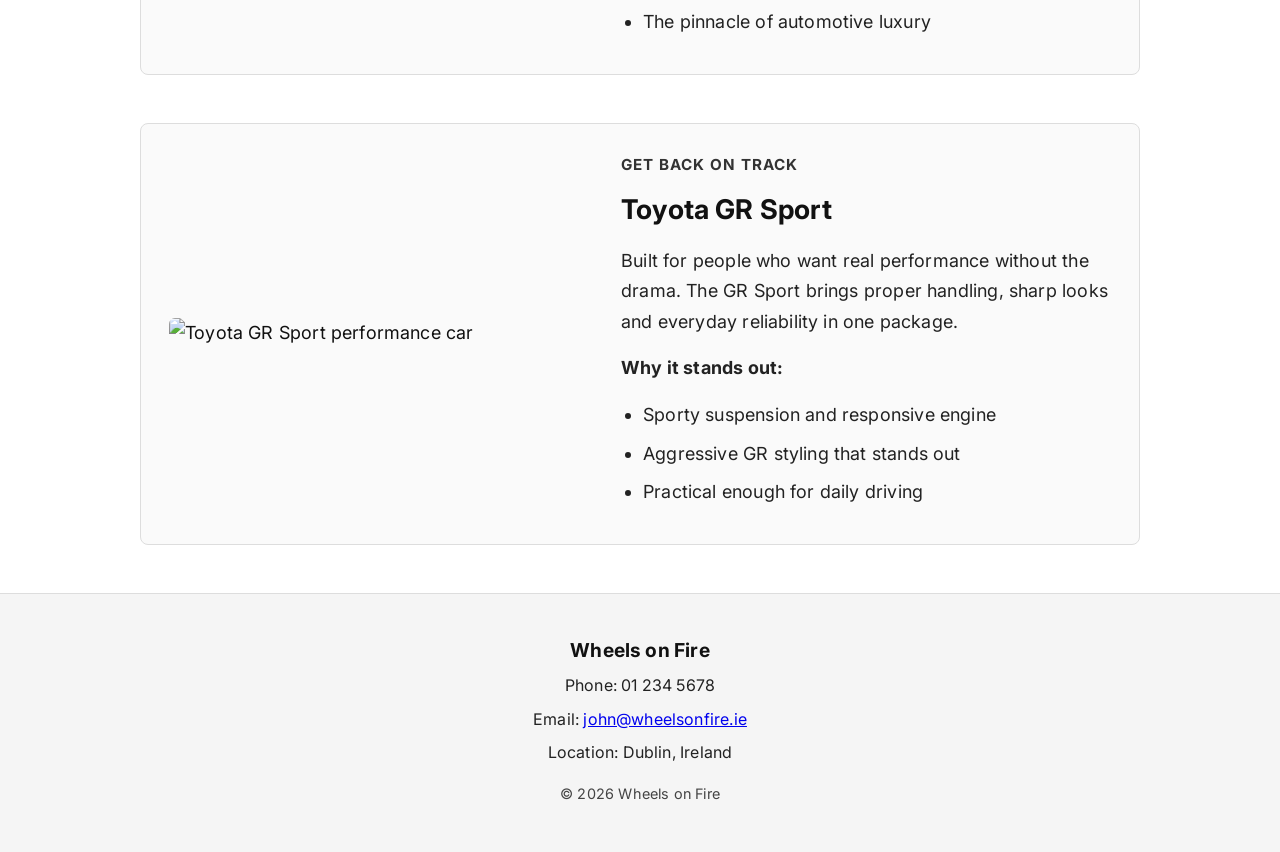
==== commit ce3bab42: "Remove optional accessibility note section (not required by lab)" ====
--- a/index.html
+++ b/index.html
@@ -102,17 +102,6 @@
                 </ul>
             </div>
         </section>
-
-        <!-- Accessibility features note (for the assignment) -->
-        <section class="accessibility-note" aria-labelledby="a11y-heading">
-            <h2 id="a11y-heading">Accessibility Features Added</h2>
-            <ul>
-                <li><strong>Larger easy-to-read fonts</strong> (18px base) and improved spacing for dyslexia support.</li>
-                <li><strong>High-contrast colours</strong> (dark text on light background) and underlined links so colour is not the only cue.</li>
-                <li><strong>Descriptive alt text</strong> on all images, proper headings, skip-to-content link, and strong keyboard focus styles for visual impairment support.</li>
-                <li>Simple consistent layout, short text blocks, and no flashy animations for neurodiverse users.</li>
-            </ul>
-        </section>
     </main>
 
     <footer>
